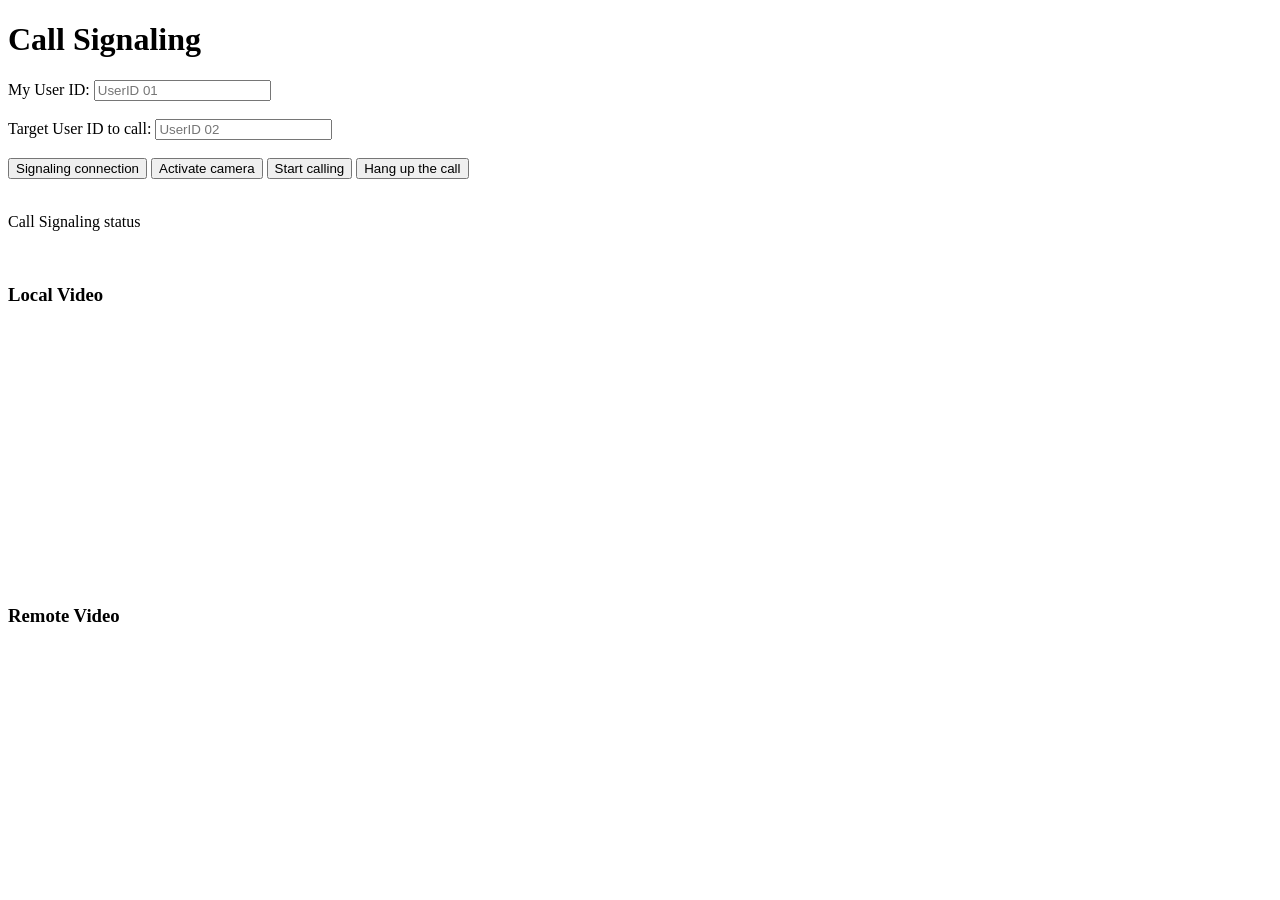
==== ui/index.html @ bfb45f8d "update" ====
<!doctype html>
<html lang="en">
  <head>
    <meta charset="UTF-8" />
    <meta name="viewport" content="width=device-width, initial-scale=1.0" />
    <title>Call Signal</title>
  </head>
  <body>
    <h1>Call Signaling</h1>
    <div>
      <label>My User ID:</label>
      <input id="myId" placeholder="UserID 01" type="text" />
    </div>
    <br />
    <div>
      <label>Target User ID to call:</label>
      <input id="targetId" placeholder="UserID 02" type="text" />
    </div>
    <br />
    <div>
      <button id="connectBtn">Signaling connection</button>
      <button id="startCameraBtn">Activate camera</button>
      <button id="callBtn">Start calling</button>
      <button id="hangUpBtn">Hang up the call</button>
    </div>
    <br />
    <div>
      <p>Call Signaling status</p>
      <pre id="log"></pre>
    </div>
    <br />
    <div>
      <h3>Local Video</h3>
      <video
        id="localVideo"
        autoplay
        playsinline
        muted
        width="320"
        height="240"
      ></video>
    </div>
    <br>
    <div>
      <h3>Remote Video</h3>
      <video
        id="remoteVideo"
        autoplay
        playsinline
        muted
        width="320"
        height="240"
      ></video>
    </div>
    <script src="./index.js"></script>
  </body>
</html>
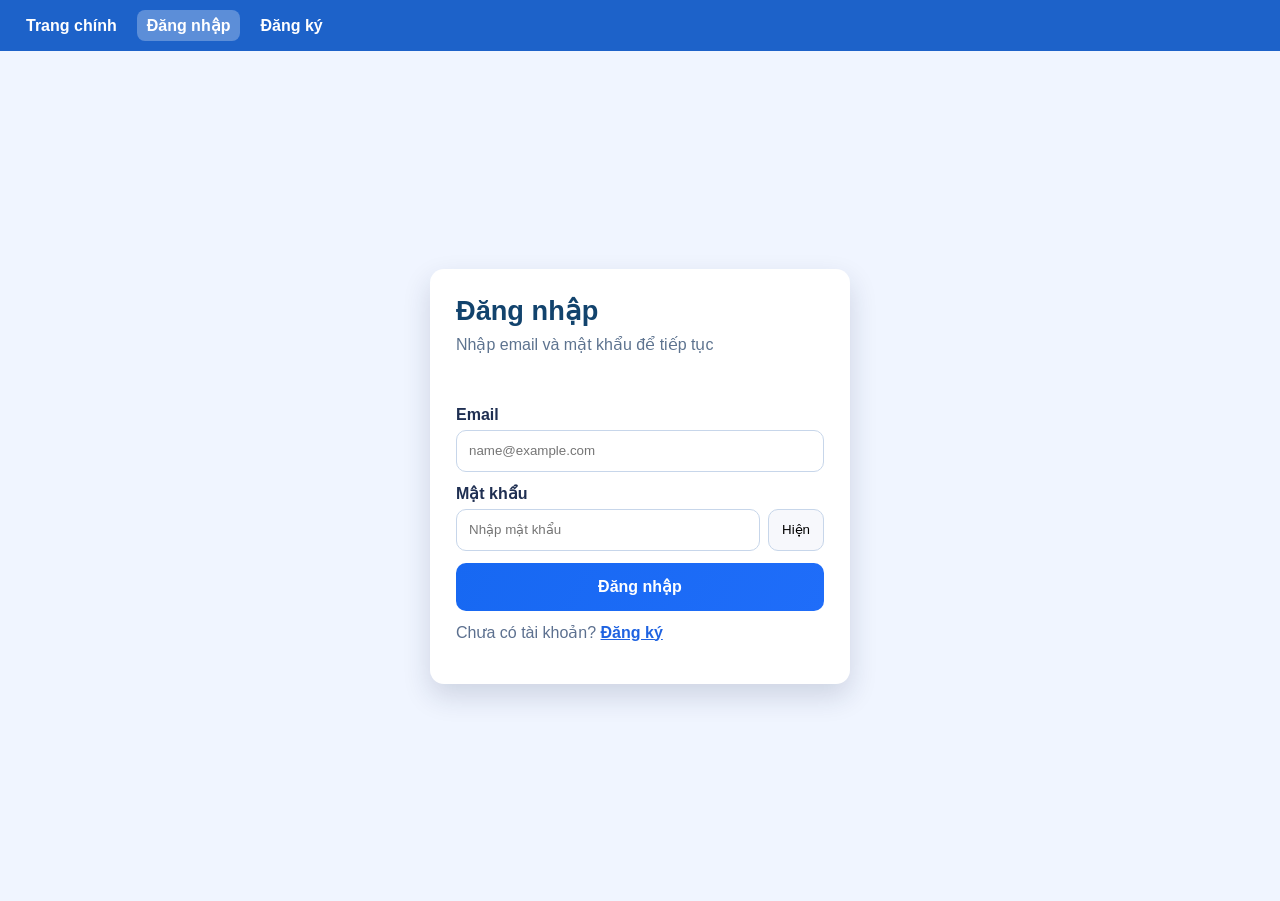
==== commit 6ae78ba3: "update" ====
--- a/ui/index.html
+++ b/ui/index.html
@@ -3,55 +3,64 @@
   <head>
     <meta charset="UTF-8" />
     <meta name="viewport" content="width=device-width, initial-scale=1.0" />
-    <title>Call Signal</title>
+    <link rel="stylesheet" href="style.css" />
+    <title>Gọi video</title>
   </head>
   <body>
-    <h1>Call Signaling</h1>
-    <div>
-      <label>My User ID:</label>
-      <input id="myId" placeholder="UserID 01" type="text" />
-    </div>
-    <br />
-    <div>
-      <label>Target User ID to call:</label>
-      <input id="targetId" placeholder="UserID 02" type="text" />
-    </div>
-    <br />
-    <div>
-      <button id="connectBtn">Signaling connection</button>
-      <button id="startCameraBtn">Activate camera</button>
-      <button id="callBtn">Start calling</button>
-      <button id="hangUpBtn">Hang up the call</button>
-    </div>
-    <br />
-    <div>
-      <p>Call Signaling status</p>
-      <pre id="log"></pre>
-    </div>
-    <br />
-    <div>
-      <h3>Local Video</h3>
-      <video
-        id="localVideo"
-        autoplay
-        playsinline
-        muted
-        width="320"
-        height="240"
-      ></video>
-    </div>
-    <br>
-    <div>
-      <h3>Remote Video</h3>
-      <video
-        id="remoteVideo"
-        autoplay
-        playsinline
-        muted
-        width="320"
-        height="240"
-      ></video>
-    </div>
+    <nav class="main-nav">
+      <a href="/ui/index.html" class="active">Trang chính</a>
+      <a href="/ui/my-profile/index.html">Hồ sơ</a>
+      <a href="/ui/list-friends/index.html">Bạn bè</a>
+      <a href="/ui/login/index.html" id="navLogout">Đăng xuất</a>
+    </nav>
+
+    <main class="app-shell">
+      <section class="control-panel">
+        <div class="panel-head">
+          <h1>Gọi video</h1>
+          <p>Chọn bạn bè rồi bắt đầu cuộc gọi nhanh.</p>
+        </div>
+
+<div class="current-user" id="myIdentity">Đang tải thông tin...</div>
+
+        <div class="field">
+          <label for="friendSelect">Bạn muốn gọi</label>
+          <select id="friendSelect">
+            <option value="">-- Chọn bạn bè --</option>
+          </select>
+        </div>
+
+        <div class="actions">
+          <button id="connectBtn" class="btn">Kết nối signaling</button>
+          <button id="startCameraBtn" class="btn btn-soft">Bật camera</button>
+          <button id="callBtn" class="btn btn-primary">Gọi</button>
+        </div>
+
+        <section class="status-panel">
+          <h2>Trạng thái</h2>
+          <div class="status-grid">
+            <span id="wsStatus" class="status-pill neutral">Kết nối: Chưa</span>
+            <span id="cameraStatus" class="status-pill neutral">Camera: Tắt</span>
+            <span id="callStatus" class="status-pill neutral">Cuộc gọi: Chưa</span>
+          </div>
+          <div id="eventFeed" class="event-feed"></div>
+        </section>
+      </section>
+
+      <section class="video-panel">
+        <div class="video-stage" id="videoStage">
+          <video id="remoteVideo" autoplay playsinline></video>
+
+          <div id="localPreview" class="local-preview">
+            <div class="preview-title">You</div>
+            <video id="localVideo" autoplay muted playsinline></video>
+          </div>
+
+          <button id="hangUpBtn" class="hangup-btn">Cúp máy</button>
+        </div>
+      </section>
+    </main>
+
     <script src="./index.js"></script>
   </body>
 </html>
--- a/ui/style.css
+++ b/ui/style.css
@@ -0,0 +1,283 @@
+* {
+	box-sizing: border-box;
+}
+
+body {
+	margin: 0;
+	font-family: "Segoe UI", Roboto, Arial, sans-serif;
+	background: #f1f6ff;
+	color: #1b2942;
+}
+
+.main-nav {
+	display: flex;
+	gap: 10px;
+	background: #1d62c9;
+	padding: 10px 16px;
+	align-items: center;
+}
+
+.main-nav a {
+	color: #fff;
+	text-decoration: none;
+	font-weight: 600;
+	padding: 6px 10px;
+	border-radius: 8px;
+}
+
+.main-nav a:hover {
+	background: rgba(255, 255, 255, 0.2);
+}
+
+.main-nav .active {
+	background: rgba(255, 255, 255, 0.28);
+}
+
+#navLogout {
+	margin-left: auto;
+	background: #da4a4a;
+}
+
+.app-shell {
+	display: grid;
+	grid-template-columns: 360px 1fr;
+	gap: 18px;
+	max-width: 1200px;
+	margin: 16px auto;
+	padding: 0 16px 16px;
+}
+
+.control-panel,
+.video-panel {
+	background: #fff;
+	border: 1px solid #d6e0f1;
+	border-radius: 14px;
+	box-shadow: 0 10px 24px rgba(22, 41, 74, 0.09);
+}
+
+.control-panel {
+	padding: 18px;
+}
+
+.panel-head h1 {
+	margin: 0;
+	font-size: 1.55rem;
+	color: #113d73;
+}
+
+.panel-head p {
+	margin: 8px 0 14px;
+	color: #5c7296;
+}
+
+.current-user {
+	background: #edf4ff;
+	border: 1px solid #c7d7ef;
+	color: #244978;
+	border-radius: 10px;
+	padding: 10px;
+	margin-bottom: 12px;
+	font-size: 0.92rem;
+}
+
+.field {
+	margin-bottom: 14px;
+}
+
+.field label {
+	display: block;
+	font-weight: 700;
+	margin-bottom: 6px;
+}
+
+.field select {
+	width: 100%;
+	height: 42px;
+	border: 1px solid #c6d5ea;
+	border-radius: 10px;
+	padding: 0 10px;
+}
+
+.actions {
+	display: flex;
+	flex-wrap: wrap;
+	gap: 8px;
+}
+
+.btn {
+	border: none;
+	border-radius: 10px;
+	height: 42px;
+	padding: 0 14px;
+	color: #fff;
+	background: #1f62ce;
+	font-weight: 700;
+	cursor: pointer;
+}
+
+.btn:hover {
+	filter: brightness(1.05);
+}
+
+.btn-soft {
+	background: #5f7695;
+}
+
+.btn-primary {
+	background: linear-gradient(120deg, #1768f2, #1f6df9);
+}
+
+.status-panel {
+	margin-top: 16px;
+}
+
+.status-panel h2 {
+	font-size: 1rem;
+	margin: 0 0 8px;
+}
+
+.status-grid {
+	display: grid;
+	grid-template-columns: 1fr;
+	gap: 8px;
+}
+
+.status-pill {
+	display: inline-flex;
+	align-items: center;
+	justify-content: center;
+	min-height: 34px;
+	border-radius: 999px;
+	font-weight: 700;
+	padding: 0 12px;
+	font-size: 0.88rem;
+}
+
+.status-pill.success {
+	background: #dff7e7;
+	color: #16713c;
+}
+
+.status-pill.error {
+	background: #ffe3e3;
+	color: #a22525;
+}
+
+.status-pill.neutral {
+	background: #e9eef8;
+	color: #3e5577;
+}
+
+.event-feed {
+	margin-top: 10px;
+	display: grid;
+	gap: 6px;
+}
+
+.event-item {
+	font-size: 0.86rem;
+	border-radius: 8px;
+	padding: 7px 9px;
+}
+
+.event-item.success {
+	background: #e5f8eb;
+	color: #196c37;
+}
+
+.event-item.error {
+	background: #ffe7e7;
+	color: #992323;
+}
+
+.event-item.neutral {
+	background: #eef3fa;
+	color: #41597b;
+}
+
+.video-panel {
+	padding: 14px;
+}
+
+.video-stage {
+	position: relative;
+	width: 100%;
+	aspect-ratio: 16 / 9;
+	min-height: 280px;
+	max-height: 78vh;
+	background: #0f1c2f;
+	border-radius: 14px;
+	overflow: hidden;
+}
+
+#remoteVideo {
+	width: 100%;
+	height: 100%;
+	object-fit: cover;
+	background: #09111f;
+}
+
+.local-preview {
+	position: absolute;
+	top: 10px;
+	right: 10px;
+	width: clamp(110px, 23%, 220px);
+	aspect-ratio: 3 / 4;
+	border-radius: 12px;
+	overflow: hidden;
+	border: 2px solid rgba(255, 255, 255, 0.75);
+	box-shadow: 0 10px 20px rgba(0, 0, 0, 0.28);
+	cursor: grab;
+	touch-action: none;
+}
+
+.local-preview.dragging {
+	cursor: grabbing;
+}
+
+.preview-title {
+	position: absolute;
+	top: 0;
+	left: 0;
+	right: 0;
+	z-index: 1;
+	background: rgba(0, 0, 0, 0.45);
+	color: #fff;
+	font-size: 0.78rem;
+	padding: 4px 8px;
+}
+
+#localVideo {
+	width: 100%;
+	height: 100%;
+	object-fit: cover;
+	background: #111b2e;
+}
+
+.hangup-btn {
+	position: absolute;
+	right: 12px;
+	bottom: 12px;
+	border: none;
+	border-radius: 999px;
+	background: #e13e3e;
+	color: #fff;
+	font-weight: 700;
+	padding: 10px 16px;
+	cursor: pointer;
+	box-shadow: 0 6px 14px rgba(0, 0, 0, 0.3);
+}
+
+.hangup-btn:hover {
+	filter: brightness(1.05);
+}
+
+@media (max-width: 900px) {
+	.app-shell {
+		grid-template-columns: 1fr;
+	}
+
+	.video-stage {
+		min-height: 220px;
+	}
+}
